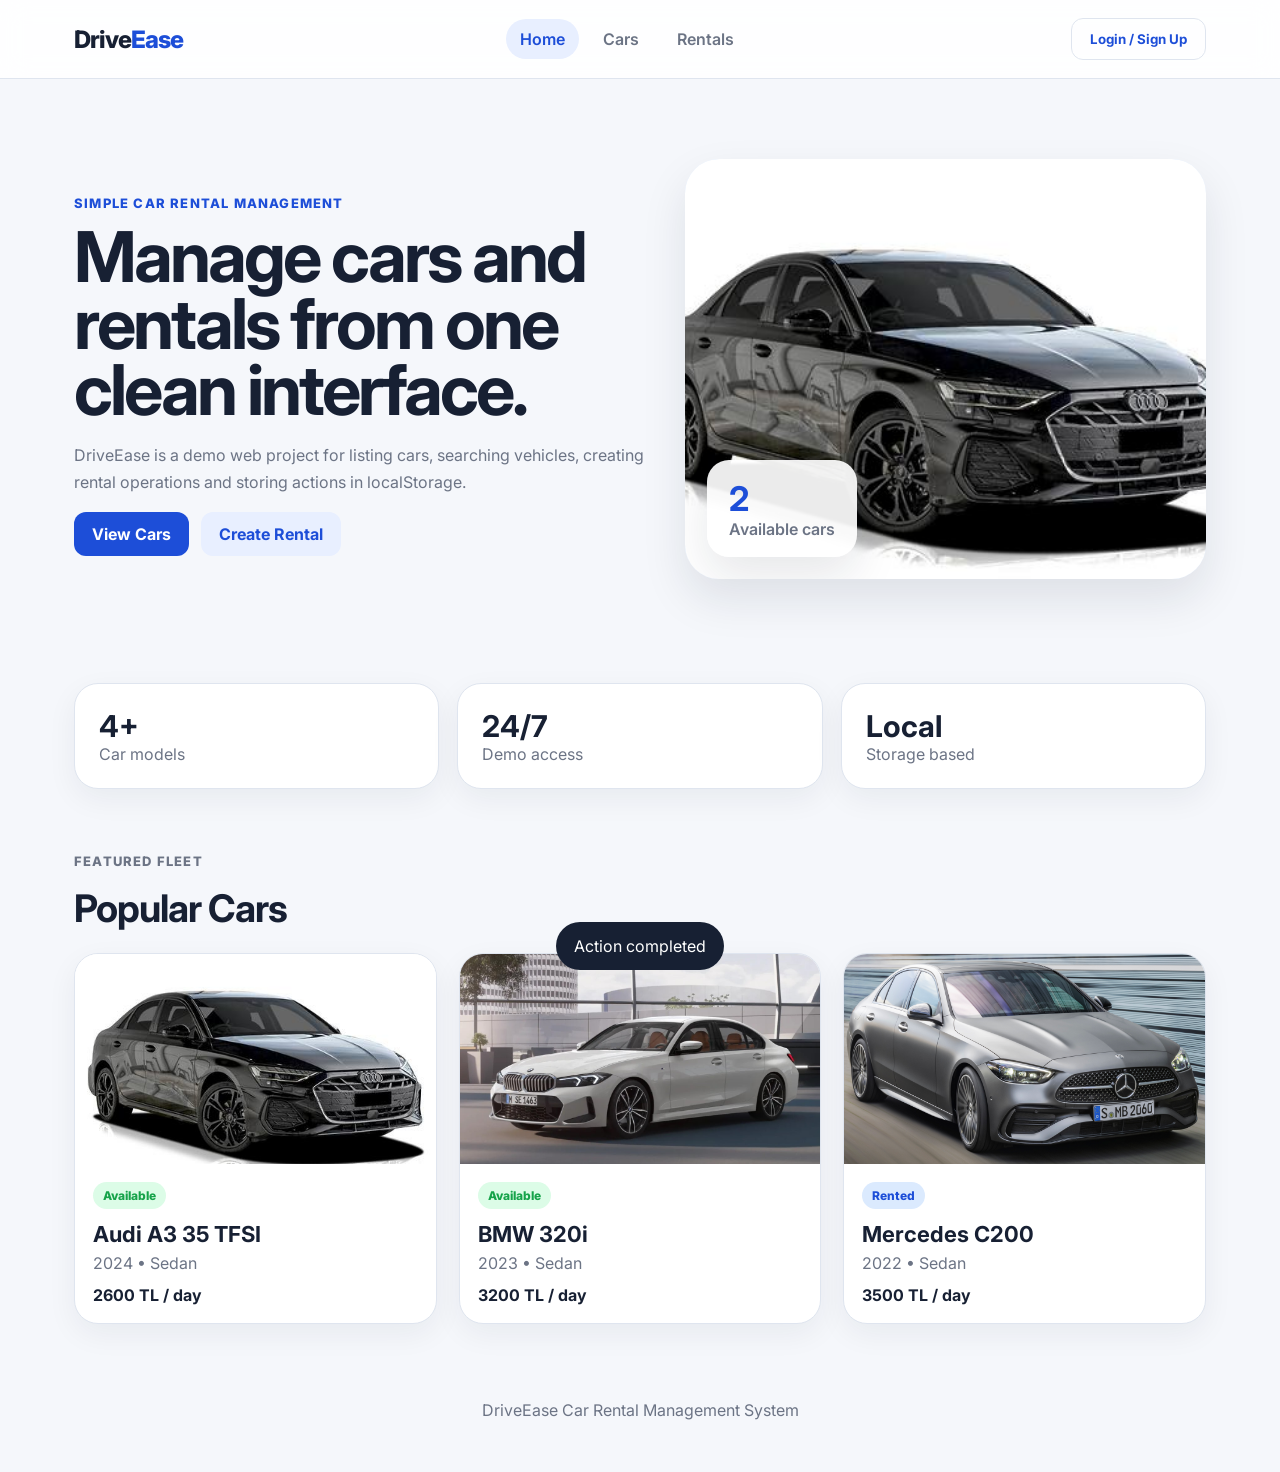
==== index.html @ 42110bb3 "Initial car rental project" ====
<!DOCTYPE html>
<html lang="en">
<head>
  <meta charset="UTF-8">
  <meta name="viewport" content="width=device-width, initial-scale=1.0">
  <title>DriveEase | Car Rental</title>
  <link rel="preconnect" href="https://fonts.googleapis.com">
  <link rel="preconnect" href="https://fonts.gstatic.com" crossorigin>
  <link href="https://fonts.googleapis.com/css2?family=Inter:wght@400;500;600;700;800&display=swap" rel="stylesheet">
  <link rel="stylesheet" href="css/style.css">
</head>
<body>
  <header class="site-header">
    <nav class="navbar">
      <a class="logo" href="index.html">Drive<span>Ease</span></a>
      <ul id="menu" class="nav-links">
        <li><a class="active" href="index.html">Home</a></li>
        <li><a href="cars.html">Cars</a></li>
        <li><a href="rentals.html">Rentals</a></li>
      </ul>
      <button id="loginBtn" class="btn btn-outline">Login / Sign Up</button>
    </nav>
  </header>

  <main>
    <section class="hero">
      <div class="hero-content">
        <p class="eyebrow">Simple car rental management</p>
        <h1>Manage cars and rentals from one clean interface.</h1>
        <p class="hero-text">
          DriveEase is a demo web project for listing cars, searching vehicles, creating rental operations and storing actions in localStorage.
        </p>
        <div class="hero-actions">
          <a href="cars.html" class="btn btn-primary">View Cars</a>
          <a href="rentals.html" class="btn btn-soft">Create Rental</a>
        </div>
      </div>

      <div class="hero-card">
        <img src="images/audi-a3.jpg" alt="Audi A3">
        <div class="floating-box">
          <strong id="availableCount">0</strong>
          <span>Available cars</span>
        </div>
      </div>
    </section>

    <section class="stats">
      <div>
        <strong>4+</strong>
        <span>Car models</span>
      </div>
      <div>
        <strong>24/7</strong>
        <span>Demo access</span>
      </div>
      <div>
        <strong>Local</strong>
        <span>Storage based</span>
      </div>
    </section>

    <section class="section">
      <div class="section-heading">
        <p class="eyebrow">Featured fleet</p>
        <h2>Popular Cars</h2>
      </div>

      <div id="featuredCars" class="car-grid">
        <article class="car-card" data-id="1" data-brand="Audi" data-model="A3 35 TFSI" data-year="2024" data-price="2600" data-status="Available" data-type="Sedan">
          <img src="images/audi-a3.jpg" alt="Audi A3 35 TFSI">
          <div class="car-body">
            <span class="badge available">Available</span>
            <h3>Audi A3 35 TFSI</h3>
            <p>2024 • Sedan</p>
            <strong>2600 TL / day</strong>
          </div>
        </article>

        <article class="car-card" data-id="2" data-brand="BMW" data-model="320i" data-year="2023" data-price="3200" data-status="Available" data-type="Sedan">
          <img src="images/bmw-320i.jpg" alt="BMW 320i">
          <div class="car-body">
            <span class="badge available">Available</span>
            <h3>BMW 320i</h3>
            <p>2023 • Sedan</p>
            <strong>3200 TL / day</strong>
          </div>
        </article>

        <article class="car-card" data-id="3" data-brand="Mercedes" data-model="C200" data-year="2022" data-price="3500" data-status="Rented" data-type="Sedan">
          <img src="images/mercedes-c200.jpg" alt="Mercedes C200">
          <div class="car-body">
            <span class="badge rented">Rented</span>
            <h3>Mercedes C200</h3>
            <p>2022 • Sedan</p>
            <strong>3500 TL / day</strong>
          </div>
        </article>
      </div>
    </section>
  </main>

  <div id="authModal" class="modal">
    <div class="modal-box">
      <button id="closeModal" class="close-btn">&times;</button>
      <h2>Login / Sign Up</h2>
      <p>This is a visual demo only. No real account is created.</p>
      <form id="authForm">
        <input type="text" id="authName" placeholder="Full name">
        <input type="email" id="authEmail" placeholder="Email address">
        <button class="btn btn-primary" type="submit">Continue Demo</button>
      </form>
    </div>
  </div>

  <div id="toast" class="toast">Action completed</div>

  <footer class="footer">
    <p>DriveEase Car Rental Management System</p>
  </footer>

  <script src="js/main.js"></script>
</body>
</html>
---- css/style.css ----
* {
  box-sizing: border-box;
}

:root {
  --bg: #f5f7fb;
  --surface: #ffffff;
  --text: #172033;
  --muted: #6c7485;
  --primary: #1d4ed8;
  --primary-dark: #163fae;
  --soft: #e8efff;
  --border: #dfe5ef;
  --danger: #dc2626;
  --success: #16a34a;
  --warning: #d97706;
  --shadow: 0 20px 45px rgba(23, 32, 51, 0.10);
}

body {
  margin: 0;
  font-family: "Inter", Arial, sans-serif;
  background: var(--bg);
  color: var(--text);
}

a {
  color: inherit;
  text-decoration: none;
}

img {
  max-width: 100%;
}

.site-header {
  background: rgba(255, 255, 255, 0.88);
  border-bottom: 1px solid var(--border);
  position: sticky;
  top: 0;
  z-index: 20;
  backdrop-filter: blur(14px);
}

.navbar {
  max-width: 1180px;
  margin: auto;
  padding: 18px 24px;
  display: flex;
  align-items: center;
  justify-content: space-between;
  gap: 24px;
}

.logo {
  font-size: 24px;
  font-weight: 800;
  letter-spacing: -1px;
}

.logo span {
  color: var(--primary);
}

.nav-links {
  list-style: none;
  display: flex;
  gap: 10px;
  padding: 0;
  margin: 0;
}

.nav-links a {
  display: block;
  padding: 10px 14px;
  border-radius: 999px;
  color: var(--muted);
  font-weight: 600;
}

.nav-links a.active,
.nav-links a:hover {
  color: var(--primary);
  background: var(--soft);
}

.btn,
.btn-small {
  border: none;
  cursor: pointer;
  font-family: inherit;
  font-weight: 700;
  border-radius: 12px;
  transition: 0.2s;
}

.btn {
  padding: 12px 18px;
}

.btn-small {
  padding: 8px 10px;
  font-size: 13px;
  background: var(--soft);
  color: var(--primary);
}

.btn:hover,
.btn-small:hover {
  transform: translateY(-2px);
}

.btn-primary {
  background: var(--primary);
  color: white;
}

.btn-primary:hover {
  background: var(--primary-dark);
}

.btn-outline {
  background: transparent;
  color: var(--primary);
  border: 1px solid var(--border);
}

.btn-soft {
  background: var(--soft);
  color: var(--primary);
}

.danger {
  color: var(--danger);
  background: #fee2e2;
}

.hero {
  max-width: 1180px;
  margin: 42px auto;
  padding: 38px 24px;
  display: grid;
  grid-template-columns: 1.05fr 0.95fr;
  align-items: center;
  gap: 36px;
}

.eyebrow {
  color: var(--primary);
  font-weight: 800;
  text-transform: uppercase;
  font-size: 13px;
  letter-spacing: 1.2px;
}

.hero h1,
.page-title h1 {
  font-size: clamp(38px, 6vw, 70px);
  line-height: 0.95;
  margin: 12px 0 18px;
  letter-spacing: -3px;
}

.hero-text,
.page-title p,
.section-heading p {
  color: var(--muted);
  line-height: 1.7;
  max-width: 620px;
}

.hero-actions,
.form-actions,
.card-actions,
.toolbar,
.panel-top {
  display: flex;
  flex-wrap: wrap;
  align-items: center;
  gap: 12px;
}

.hero-card {
  position: relative;
  border-radius: 34px;
  overflow: hidden;
  box-shadow: var(--shadow);
  min-height: 420px;
  background: #dbeafe;
}

.hero-card img {
  width: 100%;
  height: 100%;
  min-height: 420px;
  object-fit: cover;
  display: block;
}

.floating-box {
  position: absolute;
  left: 22px;
  bottom: 22px;
  background: rgba(255, 255, 255, 0.92);
  padding: 18px 22px;
  border-radius: 22px;
  box-shadow: var(--shadow);
}

.floating-box strong {
  display: block;
  font-size: 34px;
  color: var(--primary);
}

.floating-box span {
  color: var(--muted);
  font-weight: 600;
}

.stats,
.section,
.page {
  max-width: 1180px;
  margin: auto;
  padding: 24px;
}

.stats {
  display: grid;
  grid-template-columns: repeat(3, 1fr);
  gap: 18px;
}

.stats div,
.panel,
.car-card {
  background: var(--surface);
  border: 1px solid var(--border);
  box-shadow: 0 10px 30px rgba(23, 32, 51, 0.06);
}

.stats div {
  padding: 24px;
  border-radius: 24px;
}

.stats strong {
  display: block;
  font-size: 30px;
}

.stats span {
  color: var(--muted);
}

.section-heading {
  margin-bottom: 22px;
}

.section-heading h2 {
  font-size: 38px;
  margin: 0;
  letter-spacing: -1px;
}

.car-grid {
  display: grid;
  grid-template-columns: repeat(3, 1fr);
  gap: 22px;
}

.car-grid-large {
  grid-template-columns: repeat(2, 1fr);
}

.car-card {
  overflow: hidden;
  border-radius: 24px;
  transition: 0.2s;
}

.car-card:hover {
  transform: translateY(-4px);
  box-shadow: var(--shadow);
}

.car-card img {
  width: 100%;
  height: 210px;
  object-fit: cover;
  display: block;
  background: #e5e7eb;
}

.car-body {
  padding: 18px;
}

.car-body h3 {
  margin: 12px 0 6px;
  font-size: 22px;
}

.car-body p {
  color: var(--muted);
  margin: 0 0 12px;
}

.badge {
  display: inline-block;
  padding: 6px 10px;
  border-radius: 999px;
  font-size: 12px;
  font-weight: 800;
}

.available {
  background: #dcfce7;
  color: var(--success);
}

.rented {
  background: #dbeafe;
  color: var(--primary);
}

.maintenance {
  background: #fef3c7;
  color: var(--warning);
}

.page-title {
  padding-top: 28px;
}

.panel {
  border-radius: 24px;
  padding: 22px;
  margin-bottom: 24px;
}

.toolbar input,
.toolbar select,
.form-card input,
.form-card select,
.modal-box input {
  width: 100%;
  border: 1px solid var(--border);
  border-radius: 12px;
  padding: 13px 14px;
  font-family: inherit;
  background: #fff;
  outline: none;
}

.toolbar input {
  flex: 1 1 260px;
}

.toolbar select {
  flex: 0 1 200px;
}

.layout {
  display: grid;
  grid-template-columns: 340px 1fr;
  gap: 24px;
  align-items: start;
}

.form-card {
  position: sticky;
  top: 92px;
}

.form-card h2,
.rental-panel h2 {
  margin-top: 0;
}

.form-card label {
  display: block;
  color: var(--muted);
  font-weight: 700;
  font-size: 14px;
  margin-bottom: 14px;
}

.form-card label input,
.form-card label select {
  margin-top: 7px;
}

.detail-panel {
  position: fixed;
  right: -380px;
  top: 0;
  width: 360px;
  height: 100vh;
  background: #fff;
  box-shadow: var(--shadow);
  z-index: 30;
  padding: 28px;
  transition: 0.25s;
}

.detail-panel.open {
  right: 0;
}

.close-btn {
  float: right;
  border: none;
  background: var(--soft);
  color: var(--primary);
  font-size: 24px;
  border-radius: 10px;
  cursor: pointer;
}

.rentals-layout {
  grid-template-columns: 380px 1fr;
}

.rental-list {
  display: grid;
  gap: 14px;
}

.rental-item {
  border: 1px solid var(--border);
  border-radius: 18px;
  padding: 16px;
  background: #fbfdff;
}

.rental-item h3 {
  margin: 0 0 6px;
}

.rental-item p {
  color: var(--muted);
  margin: 5px 0;
}

.price-preview {
  padding: 14px;
  background: var(--soft);
  color: var(--primary);
  font-weight: 800;
  border-radius: 14px;
  margin: 12px 0;
}

.empty-text {
  color: var(--muted);
}

.modal {
  display: none;
  position: fixed;
  inset: 0;
  background: rgba(23, 32, 51, 0.42);
  z-index: 50;
  align-items: center;
  justify-content: center;
  padding: 22px;
}

.modal.show {
  display: flex;
}

.modal-box {
  width: min(430px, 100%);
  background: white;
  border-radius: 26px;
  padding: 28px;
  box-shadow: var(--shadow);
}

.modal-box form {
  display: grid;
  gap: 12px;
}

.toast {
  position: fixed;
  left: 50%;
  bottom: -70px;
  transform: translateX(-50%);
  background: var(--text);
  color: white;
  padding: 14px 18px;
  border-radius: 999px;
  z-index: 60;
  transition: 0.25s;
}

.toast.show {
  bottom: 24px;
}

.footer {
  text-align: center;
  color: var(--muted);
  padding: 36px 20px;
}

@media (max-width: 900px) {
  .hero,
  .layout,
  .rentals-layout {
    grid-template-columns: 1fr;
  }

  .form-card {
    position: static;
  }

  .car-grid,
  .car-grid-large,
  .stats {
    grid-template-columns: 1fr;
  }

  .navbar {
    align-items: flex-start;
    flex-direction: column;
  }
}

@media (max-width: 560px) {
  .nav-links {
    width: 100%;
    justify-content: space-between;
  }

  .hero h1,
  .page-title h1 {
    font-size: 40px;
  }

  .detail-panel {
    width: 100%;
    right: -100%;
  }
}

.form-note {
  margin: 0;
  padding: 10px 12px;
  border-radius: 12px;
  background: #f4f7fb;
  color: #536071;
  font-size: 0.9rem;
}
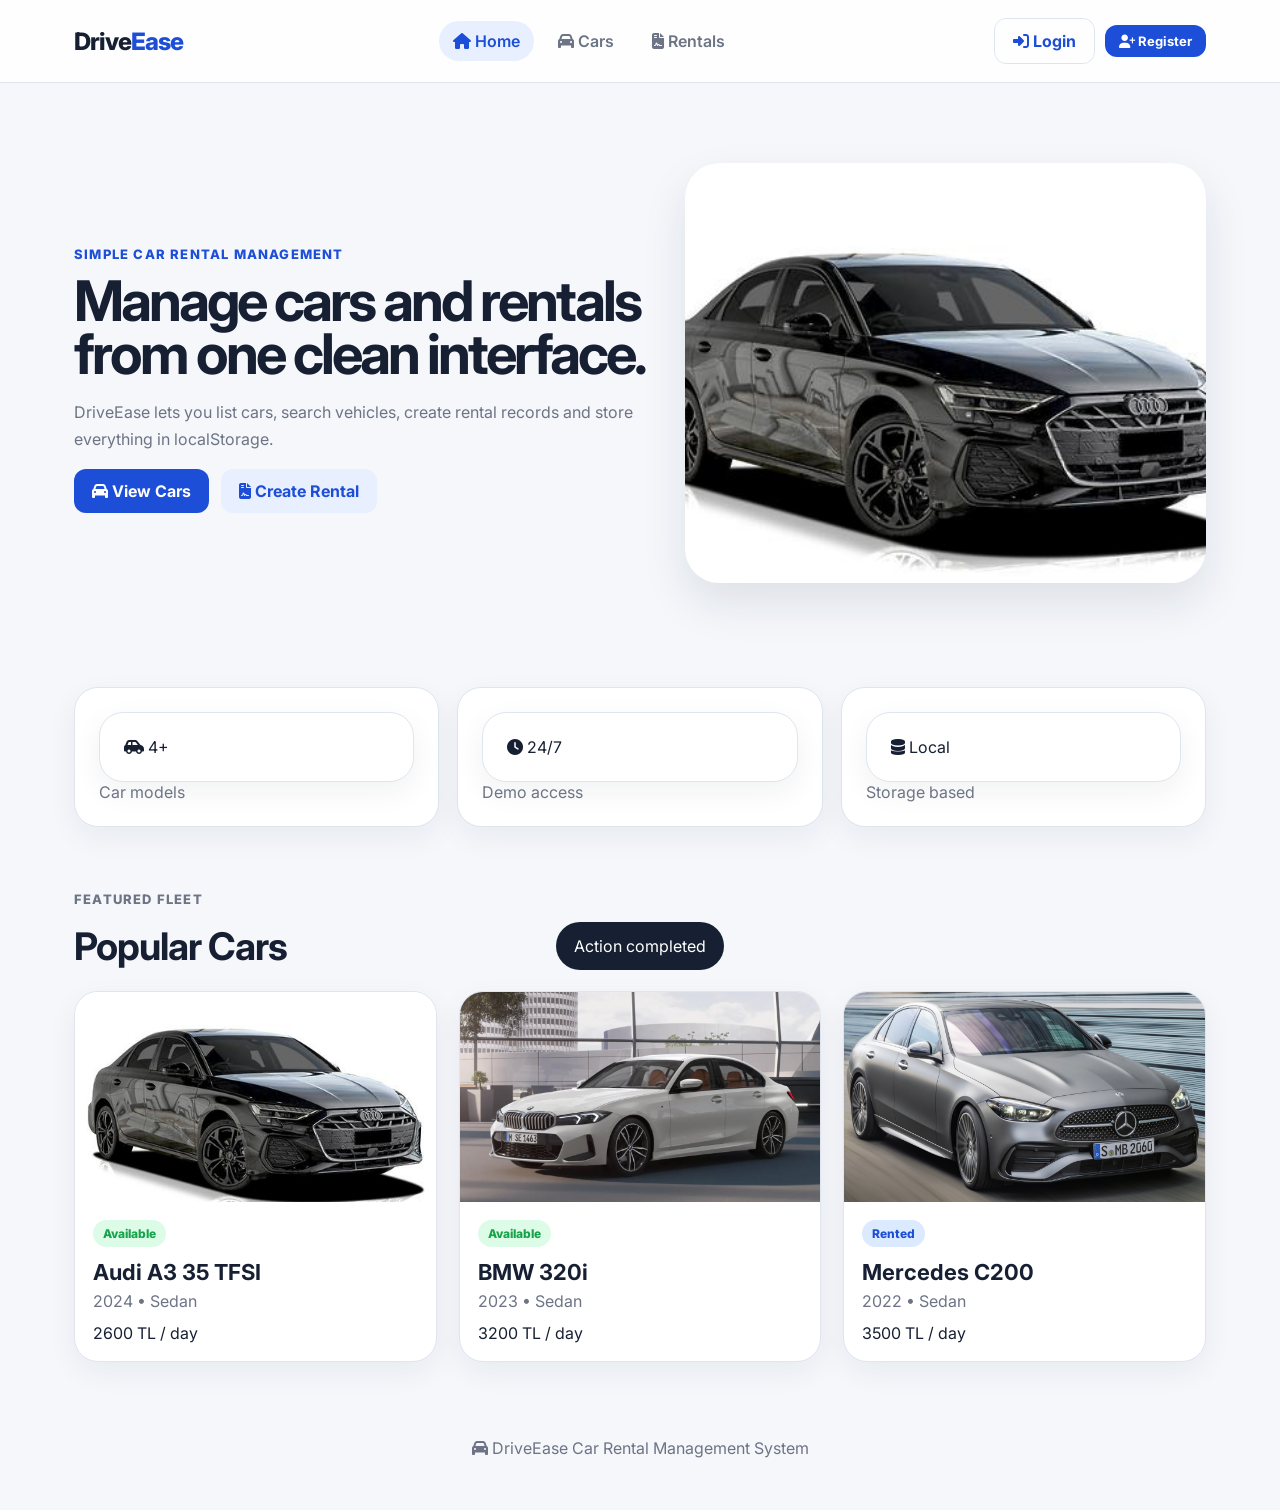
==== commit 1a8a2ee0: "Updated" ====
--- a/index.html
+++ b/index.html
@@ -4,21 +4,43 @@
   <meta charset="UTF-8">
   <meta name="viewport" content="width=device-width, initial-scale=1.0">
   <title>DriveEase | Car Rental</title>
+
+  <!-- Favicon (sekme ikonu) -->
+  <link rel="icon" type="image/svg+xml" href="assets/images/favicon.svg">
+
+  <!-- Font Awesome ikon kütüphanesi -->
+  <link rel="stylesheet" href="https://cdnjs.cloudflare.com/ajax/libs/font-awesome/6.5.2/css/all.min.css">
+
+  <!-- Google Fonts yazı tipi -->
   <link rel="preconnect" href="https://fonts.googleapis.com">
   <link rel="preconnect" href="https://fonts.gstatic.com" crossorigin>
   <link href="https://fonts.googleapis.com/css2?family=Inter:wght@400;500;600;700;800&display=swap" rel="stylesheet">
-  <link rel="stylesheet" href="css/style.css">
+
+  <!-- Özel stil dosyası -->
+  <link rel="stylesheet" href="assets/css/style.css">
 </head>
 <body>
   <header class="site-header">
     <nav class="navbar">
       <a class="logo" href="index.html">Drive<span>Ease</span></a>
+
+      <!-- Hamburger menü butonu (mobil) -->
+      <button id="hamburger" class="hamburger-btn" aria-label="Toggle menu">
+        <span></span>
+        <span></span>
+        <span></span>
+      </button>
+
       <ul id="menu" class="nav-links">
-        <li><a class="active" href="index.html">Home</a></li>
-        <li><a href="cars.html">Cars</a></li>
-        <li><a href="rentals.html">Rentals</a></li>
+        <li><a class="active" href="index.html"><i class="fa-solid fa-house"></i> Home</a></li>
+        <li><a href="cars.html"><i class="fa-solid fa-car"></i> Cars</a></li>
+        <li><a href="rentals.html"><i class="fa-solid fa-file-contract"></i> Rentals</a></li>
       </ul>
-      <button id="loginBtn" class="btn btn-outline">Login / Sign Up</button>
+
+      <div id="userArea" class="user-area">
+        <a href="login.html" class="btn btn-outline"><i class="fa-solid fa-right-to-bracket"></i> Login</a>
+        <a href="register.html" class="btn btn-primary btn-sm"><i class="fa-solid fa-user-plus"></i> Register</a>
+      </div>
     </nav>
   </header>
 
@@ -28,34 +50,31 @@
         <p class="eyebrow">Simple car rental management</p>
         <h1>Manage cars and rentals from one clean interface.</h1>
         <p class="hero-text">
-          DriveEase is a demo web project for listing cars, searching vehicles, creating rental operations and storing actions in localStorage.
+          DriveEase lets you list cars, search vehicles, create rental records and store everything in localStorage.
         </p>
         <div class="hero-actions">
-          <a href="cars.html" class="btn btn-primary">View Cars</a>
-          <a href="rentals.html" class="btn btn-soft">Create Rental</a>
+          <a href="cars.html" class="btn btn-primary"><i class="fa-solid fa-car"></i> View Cars</a>
+          <a href="rentals.html" class="btn btn-soft"><i class="fa-solid fa-file-contract"></i> Create Rental</a>
         </div>
       </div>
 
       <div class="hero-card">
-        <img src="images/audi-a3.jpg" alt="Audi A3">
-        <div class="floating-box">
-          <strong id="availableCount">0</strong>
-          <span>Available cars</span>
-        </div>
+        <img src="assets/images/audi-a3.jpg" alt="Audi A3">
+
       </div>
     </section>
 
     <section class="stats">
       <div>
-        <strong>4+</strong>
+        <div><i class="fa-solid fa-car-side"></i> 4+</div>
         <span>Car models</span>
       </div>
       <div>
-        <strong>24/7</strong>
+        <div><i class="fa-solid fa-clock"></i> 24/7</div>
         <span>Demo access</span>
       </div>
       <div>
-        <strong>Local</strong>
+        <div><i class="fa-solid fa-database"></i> Local</div>
         <span>Storage based</span>
       </div>
     </section>
@@ -68,57 +87,68 @@
 
       <div id="featuredCars" class="car-grid">
         <article class="car-card" data-id="1" data-brand="Audi" data-model="A3 35 TFSI" data-year="2024" data-price="2600" data-status="Available" data-type="Sedan">
-          <img src="images/audi-a3.jpg" alt="Audi A3 35 TFSI">
+          <img src="assets/images/audi-a3.jpg" alt="Audi A3 35 TFSI">
           <div class="car-body">
             <span class="badge available">Available</span>
             <h3>Audi A3 35 TFSI</h3>
             <p>2024 • Sedan</p>
-            <strong>2600 TL / day</strong>
+            <div>2600 TL / day</div>
           </div>
         </article>
 
         <article class="car-card" data-id="2" data-brand="BMW" data-model="320i" data-year="2023" data-price="3200" data-status="Available" data-type="Sedan">
-          <img src="images/bmw-320i.jpg" alt="BMW 320i">
+          <img src="assets/images/bmw-320i.jpg" alt="BMW 320i">
           <div class="car-body">
             <span class="badge available">Available</span>
             <h3>BMW 320i</h3>
             <p>2023 • Sedan</p>
-            <strong>3200 TL / day</strong>
+            <div>3200 TL / day</div>
           </div>
         </article>
 
         <article class="car-card" data-id="3" data-brand="Mercedes" data-model="C200" data-year="2022" data-price="3500" data-status="Rented" data-type="Sedan">
-          <img src="images/mercedes-c200.jpg" alt="Mercedes C200">
+          <img src="assets/images/mercedes-c200.jpg" alt="Mercedes C200">
           <div class="car-body">
             <span class="badge rented">Rented</span>
             <h3>Mercedes C200</h3>
             <p>2022 • Sedan</p>
-            <strong>3500 TL / day</strong>
+            <div>3500 TL / day</div>
           </div>
         </article>
       </div>
     </section>
   </main>
 
-  <div id="authModal" class="modal">
-    <div class="modal-box">
-      <button id="closeModal" class="close-btn">&times;</button>
-      <h2>Login / Sign Up</h2>
-      <p>This is a visual demo only. No real account is created.</p>
-      <form id="authForm">
-        <input type="text" id="authName" placeholder="Full name">
-        <input type="email" id="authEmail" placeholder="Email address">
-        <button class="btn btn-primary" type="submit">Continue Demo</button>
-      </form>
-    </div>
-  </div>
-
   <div id="toast" class="toast">Action completed</div>
 
   <footer class="footer">
-    <p>DriveEase Car Rental Management System</p>
+    <p><i class="fa-solid fa-car"></i> DriveEase Car Rental Management System</p>
   </footer>
 
-  <script src="js/main.js"></script>
+  <!-- Kimlik doğrulama modülü (harici JS) -->
+  <script src="assets/scripts/auth.js"></script>
+
+  <!-- Ana modül (harici JS) -->
+  <script src="assets/scripts/main.js"></script>
+
+  <!-- Sayfa içi JS: hamburger menü ve navbar kullanıcısı -->
+  <script>
+    document.addEventListener("DOMContentLoaded", function() {
+      // Navbar'ı giriş yapmış kullanıcıya göre güncelle
+      updateNavUser();
+
+      // Mobil hamburger menü açma/kapama
+      var hamburger = document.getElementById("hamburger");
+      var navMenu   = document.getElementById("menu");
+
+      if (hamburger) {
+        hamburger.addEventListener("click", function() {
+          navMenu.classList.toggle("nav-open");
+          hamburger.classList.toggle("active");
+        });
+      }
+    });
+  </script>
+
 </body>
 </html>
--- a/assets/css/style.css
+++ b/assets/css/style.css
@@ -0,0 +1,802 @@
+* {
+  box-sizing: border-box;
+}
+
+body {
+  margin: 0;
+  font-family: "Inter", Arial, sans-serif;
+  background: #f5f7fb;
+  color: #172033;
+}
+
+a {
+  color: inherit;
+  text-decoration: none;
+}
+
+img {
+  max-width: 100%;
+}
+
+/* ---- Header & Navbar ---- */
+.site-header {
+  background: rgba(255, 255, 255, 0.88);
+  border-bottom: 1px solid #dfe5ef;
+  position: sticky;
+  top: 0;
+  z-index: 20;
+}
+
+.navbar {
+  max-width: 1180px;
+  margin: auto;
+  padding: 18px 24px;
+  display: flex;
+  align-items: center;
+  justify-content: space-between;
+  gap: 24px;
+}
+
+.logo {
+  font-size: 24px;
+  font-weight: 800;
+  letter-spacing: -1px;
+}
+
+.logo span {
+  color: #1d4ed8;
+}
+
+.nav-links {
+  list-style: none;
+  display: flex;
+  gap: 10px;
+  padding: 0;
+  margin: 0;
+}
+
+.nav-links a {
+  display: block;
+  padding: 10px 14px;
+  border-radius: 999px;
+  color: #6c7485;
+  font-weight: 600;
+}
+
+.nav-links a.active,
+.nav-links a:hover {
+  color: #1d4ed8;
+  background: #e8efff;
+}
+
+/* ---- User Area (logged in / out display) ---- */
+.user-area {
+  display: flex;
+  align-items: center;
+  gap: 10px;
+  flex-shrink: 0;
+}
+
+#loggedUserName {
+  font-weight: 700;
+  color: #1d4ed8;
+  font-size: 14px;
+}
+
+/* ---- Buttons ---- */
+.btn,
+.btn-small {
+  border: none;
+  cursor: pointer;
+  font-family: inherit;
+  font-weight: 700;
+  border-radius: 12px;
+  transition: 0.2s;
+}
+
+.btn {
+  padding: 12px 18px;
+}
+
+.btn-sm {
+  padding: 8px 14px;
+  font-size: 13px;
+}
+
+.btn-small {
+  padding: 8px 10px;
+  font-size: 13px;
+  background: #e8efff;
+  color: #1d4ed8;
+}
+
+.btn:hover,
+.btn-small:hover {
+  transform: translateY(-2px);
+}
+
+.btn-primary {
+  background: #1d4ed8;
+  color: white;
+}
+
+.btn-primary:hover {
+  background: #163fae;
+}
+
+.btn-outline {
+  background: transparent;
+  color: #1d4ed8;
+  border: 1px solid #dfe5ef;
+}
+
+.btn-soft {
+  background: #e8efff;
+  color: #1d4ed8;
+}
+
+.danger {
+  color: #dc2626;
+  background: #fee2e2;
+}
+
+/* ---- Hero Section ---- */
+.hero {
+  max-width: 1180px;
+  margin: 42px auto;
+  padding: 38px 24px;
+  display: grid;
+  grid-template-columns: 1.05fr 0.95fr;
+  align-items: center;
+  gap: 36px;
+}
+
+.eyebrow {
+  color: #1d4ed8;
+  font-weight: 800;
+  text-transform: uppercase;
+  font-size: 13px;
+  letter-spacing: 1.2px;
+}
+
+.hero h1,
+.page-title h1 {
+  font-size: 56px;
+  line-height: 0.95;
+  margin: 12px 0 18px;
+  letter-spacing: -3px;
+}
+
+.hero-text,
+.page-title p,
+.section-heading p {
+  color: #6c7485;
+  line-height: 1.7;
+  max-width: 620px;
+}
+
+.hero-actions,
+.form-actions,
+.card-actions,
+.toolbar,
+.panel-top {
+  display: flex;
+  flex-wrap: wrap;
+  align-items: center;
+  gap: 12px;
+}
+
+.hero-card {
+  position: relative;
+  border-radius: 34px;
+  overflow: hidden;
+  box-shadow: 0 20px 45px rgba(23, 32, 51, 0.10);
+  min-height: 420px;
+  background: #dbeafe;
+}
+
+.hero-card img {
+  width: 100%;
+  height: 100%;
+  min-height: 420px;
+  object-fit: cover;
+  display: block;
+}
+
+.floating-box {
+  position: absolute;
+  left: 22px;
+  bottom: 22px;
+  background: rgba(255, 255, 255, 0.92);
+  padding: 18px 22px;
+  border-radius: 22px;
+  box-shadow: 0 20px 45px rgba(23, 32, 51, 0.10);
+}
+
+.floating-box strong {
+  display: block;
+  font-size: 34px;
+  color: #1d4ed8;
+}
+
+.floating-box span {
+  color: #6c7485;
+  font-weight: 600;
+}
+
+/* ---- Layout Containers ---- */
+.stats,
+.section,
+.page {
+  max-width: 1180px;
+  margin: auto;
+  padding: 24px;
+}
+
+.stats {
+  display: grid;
+  grid-template-columns: repeat(3, 1fr);
+  gap: 18px;
+}
+
+.stats div,
+.panel,
+.car-card {
+  background: #ffffff;
+  border: 1px solid #dfe5ef;
+  box-shadow: 0 10px 30px rgba(23, 32, 51, 0.06);
+}
+
+.stats div {
+  padding: 24px;
+  border-radius: 24px;
+}
+
+.stats strong {
+  display: block;
+  font-size: 26px;
+}
+
+.stats span {
+  color: #6c7485;
+}
+
+/* ---- Section Headings ---- */
+.section-heading {
+  margin-bottom: 22px;
+}
+
+.section-heading h2 {
+  font-size: 38px;
+  margin: 0;
+  letter-spacing: -1px;
+}
+
+/* ---- Car Cards ---- */
+.car-grid {
+  display: grid;
+  grid-template-columns: repeat(3, 1fr);
+  gap: 22px;
+}
+
+.car-grid-large {
+  grid-template-columns: repeat(2, 1fr);
+}
+
+.car-card {
+  overflow: hidden;
+  border-radius: 24px;
+  transition: 0.2s;
+}
+
+.car-card:hover {
+  transform: translateY(-4px);
+  box-shadow: 0 20px 45px rgba(23, 32, 51, 0.10);
+}
+
+.car-card img {
+  width: 100%;
+  height: 210px;
+  object-fit: cover;
+  display: block;
+  background: #e5e7eb;
+}
+
+.car-body {
+  padding: 18px;
+}
+
+.car-body h3 {
+  margin: 12px 0 6px;
+  font-size: 22px;
+}
+
+.car-body p {
+  color: #6c7485;
+  margin: 0 0 12px;
+}
+
+/* ---- Status Badges ---- */
+.badge {
+  display: inline-block;
+  padding: 6px 10px;
+  border-radius: 999px;
+  font-size: 12px;
+  font-weight: 800;
+}
+
+.available {
+  background: #dcfce7;
+  color: #16a34a;
+}
+
+.rented {
+  background: #dbeafe;
+  color: #1d4ed8;
+}
+
+.maintenance {
+  background: #fef3c7;
+  color: #d97706;
+}
+
+/* ---- Panel & Forms ---- */
+.page-title {
+  padding-top: 28px;
+}
+
+.panel {
+  border-radius: 24px;
+  padding: 22px;
+  margin-bottom: 24px;
+}
+
+.toolbar input,
+.toolbar select,
+.form-card input,
+.form-card select {
+  width: 100%;
+  border: 1px solid #dfe5ef;
+  border-radius: 12px;
+  padding: 13px 14px;
+  font-family: inherit;
+  background: #fff;
+  outline: none;
+}
+
+.toolbar input {
+  flex: 1 1 260px;
+}
+
+.toolbar select {
+  flex: 0 1 200px;
+}
+
+.layout {
+  display: grid;
+  grid-template-columns: 340px 1fr;
+  gap: 24px;
+  align-items: start;
+}
+
+.form-card {
+  position: sticky;
+  top: 92px;
+}
+
+.form-card h2,
+.rental-panel h2 {
+  margin-top: 0;
+}
+
+.form-card label {
+  display: block;
+  color: #6c7485;
+  font-weight: 700;
+  font-size: 14px;
+  margin-bottom: 14px;
+}
+
+.form-card label input,
+.form-card label select {
+  margin-top: 7px;
+}
+
+/* Field error message (JS validation) */
+.field-error {
+  display: block;
+  color: #dc2626;
+  font-size: 12px;
+  margin-top: 4px;
+  font-weight: 600;
+}
+
+/* ---- Detail Side Panel ---- */
+.detail-panel {
+  position: fixed;
+  right: -380px;
+  top: 0;
+  width: 360px;
+  height: 100vh;
+  background: #fff;
+  box-shadow: 0 20px 45px rgba(23, 32, 51, 0.10);
+  z-index: 30;
+  padding: 28px;
+  transition: 0.25s;
+}
+
+.detail-panel.open {
+  right: 0;
+}
+
+.close-btn {
+  float: right;
+  border: none;
+  background: #e8efff;
+  color: #1d4ed8;
+  font-size: 24px;
+  border-radius: 10px;
+  cursor: pointer;
+}
+
+/* ---- Rental List ---- */
+.rentals-layout {
+  grid-template-columns: 380px 1fr;
+}
+
+.rental-list {
+  display: grid;
+  gap: 14px;
+}
+
+.rental-item {
+  border: 1px solid #dfe5ef;
+  border-radius: 18px;
+  padding: 16px;
+  background: #fbfdff;
+}
+
+.rental-item h3 {
+  margin: 0 0 6px;
+}
+
+.rental-item p {
+  color: #6c7485;
+  margin: 5px 0;
+}
+
+/* ---- Price Preview ---- */
+.price-preview {
+  padding: 14px;
+  background: #e8efff;
+  color: #1d4ed8;
+  font-weight: 800;
+  border-radius: 14px;
+  margin: 12px 0;
+}
+
+.empty-text {
+  color: #6c7485;
+}
+
+/* ---- Toast ---- */
+.toast {
+  position: fixed;
+  left: 50%;
+  bottom: -70px;
+  transform: translateX(-50%);
+  background: #172033;
+  color: white;
+  padding: 14px 18px;
+  border-radius: 999px;
+  z-index: 60;
+  transition: 0.25s;
+}
+
+.toast.show {
+  bottom: 24px;
+}
+
+/* ---- Footer ---- */
+.footer {
+  text-align: center;
+  color: #6c7485;
+  padding: 36px 20px;
+}
+
+/* ---- Form Note ---- */
+.form-note {
+  margin: 0;
+  padding: 10px 12px;
+  border-radius: 12px;
+  background: #f4f7fb;
+  color: #536071;
+  font-size: 0.9rem;
+}
+
+/* ---- Auth Pages (login.html, register.html) ---- */
+.auth-body {
+  display: flex;
+  align-items: center;
+  justify-content: center;
+  min-height: 100vh;
+  background: #f5f7fb;
+}
+
+.auth-wrapper {
+  width: 100%;
+  max-width: 440px;
+  padding: 20px;
+}
+
+.auth-card {
+  background: #ffffff;
+  border: 1px solid #dfe5ef;
+  border-radius: 28px;
+  padding: 38px 34px;
+  box-shadow: 0 20px 45px rgba(23, 32, 51, 0.10);
+}
+
+.auth-logo {
+  text-align: center;
+  margin-bottom: 24px;
+  font-size: 28px;
+  font-weight: 800;
+  letter-spacing: -1px;
+}
+
+.auth-logo span {
+  color: #1d4ed8;
+}
+
+.auth-title {
+  font-size: 28px;
+  font-weight: 800;
+  margin: 0 0 6px;
+  letter-spacing: -1px;
+}
+
+.auth-sub {
+  color: #6c7485;
+  margin: 0 0 24px;
+}
+
+.auth-footer-text {
+  text-align: center;
+  color: #6c7485;
+  margin-top: 20px;
+  font-size: 14px;
+}
+
+.auth-footer-text a {
+  color: #1d4ed8;
+  font-weight: 700;
+}
+
+.demo-hint {
+  margin-top: 16px;
+  padding: 10px 14px;
+  background: #f0f4ff;
+  border-radius: 10px;
+  font-size: 13px;
+  color: #6c7485;
+  text-align: center;
+}
+
+/* ---- Auth Form Fields ---- */
+.field {
+  margin-bottom: 16px;
+}
+
+.lbl {
+  display: block;
+  font-size: 13px;
+  font-weight: 700;
+  color: #6c7485;
+  margin-bottom: 6px;
+}
+
+.inp {
+  width: 100%;
+  border: 1.5px solid #dfe5ef;
+  border-radius: 12px;
+  padding: 12px 14px;
+  font-family: inherit;
+  font-size: 14px;
+  background: #fff;
+  outline: none;
+  transition: border-color 0.2s;
+}
+
+.inp:focus {
+  border-color: #1d4ed8;
+}
+
+.inp.invalid {
+  border-color: #dc2626;
+}
+
+.err-text {
+  display: none;
+  color: #dc2626;
+  font-size: 12px;
+  font-weight: 600;
+  margin-top: 5px;
+}
+
+.inp.invalid~.err-text {
+  display: block;
+}
+
+/* Error alert box */
+.msg-err {
+  display: none;
+  align-items: center;
+  gap: 8px;
+  padding: 12px 14px;
+  background: #fee2e2;
+  color: #dc2626;
+  border-radius: 12px;
+  margin-bottom: 16px;
+  font-size: 14px;
+  font-weight: 600;
+}
+
+.msg-err.show {
+  display: flex;
+}
+
+/* Success alert box */
+.msg-ok {
+  display: none;
+  align-items: center;
+  gap: 8px;
+  padding: 12px 14px;
+  background: #dcfce7;
+  color: #16a34a;
+  border-radius: 12px;
+  margin-bottom: 16px;
+  font-size: 14px;
+  font-weight: 600;
+}
+
+.msg-ok.show {
+  display: flex;
+}
+
+/* Full-width submit button */
+.btn-submit {
+  display: block;
+  width: 100%;
+  margin-top: 10px;
+  padding: 13px;
+  background: #1d4ed8;
+  color: #fff;
+  border: none;
+  border-radius: 12px;
+  font-family: inherit;
+  font-size: 15px;
+  font-weight: 700;
+  cursor: pointer;
+  transition: background 0.2s, transform 0.2s;
+}
+
+.btn-submit:hover {
+  background: #163fae;
+  transform: translateY(-2px);
+}
+
+/* ---- Hamburger Menu (mobile nav toggle) ---- */
+.hamburger-btn {
+  display: none;
+  flex-direction: column;
+  gap: 5px;
+  background: none;
+  border: none;
+  cursor: pointer;
+  padding: 8px;
+  order: 3;
+}
+
+.hamburger-btn span {
+  display: block;
+  width: 24px;
+  height: 2px;
+  background: #172033;
+  border-radius: 2px;
+  transition: 0.3s;
+}
+
+/* Animate hamburger to X when active */
+.hamburger-btn.active span:nth-child(1) {
+  transform: rotate(45deg) translate(5px, 5px);
+}
+
+.hamburger-btn.active span:nth-child(2) {
+  opacity: 0;
+}
+
+.hamburger-btn.active span:nth-child(3) {
+  transform: rotate(-45deg) translate(5px, -5px);
+}
+
+/* ---- Responsive ---- */
+@media (max-width: 900px) {
+
+  .hero,
+  .layout,
+  .rentals-layout {
+    grid-template-columns: 1fr;
+  }
+
+  .form-card {
+    position: static;
+  }
+
+  .car-grid,
+  .car-grid-large,
+  .stats {
+    grid-template-columns: 1fr;
+  }
+
+  .navbar {
+    flex-wrap: wrap;
+  }
+
+  .user-area {
+    width: 100%;
+    justify-content: flex-end;
+  }
+
+  /* Show hamburger button on mobile */
+  .hamburger-btn {
+    display: flex;
+  }
+
+  /* Hide nav links by default on mobile */
+  .nav-links {
+    display: none;
+    width: 100%;
+    flex-direction: column;
+    background: #ffffff;
+    border: 1px solid #dfe5ef;
+    border-radius: 16px;
+    padding: 8px 0;
+    order: 4;
+  }
+
+  /* Show nav links when hamburger is toggled */
+  .nav-links.nav-open {
+    display: flex;
+  }
+
+  .nav-links a {
+    border-radius: 0;
+    border-bottom: 1px solid #dfe5ef;
+  }
+
+  .nav-links li:last-child a {
+    border-bottom: none;
+  }
+}
+
+@media (max-width: 560px) {
+  .nav-links {
+    width: 100%;
+    justify-content: space-between;
+  }
+
+  .hero h1,
+  .page-title h1 {
+    font-size: 40px;
+  }
+
+  .detail-panel {
+    width: 100%;
+    right: -100%;
+  }
+
+  .auth-card {
+    padding: 26px 20px;
+  }
+}
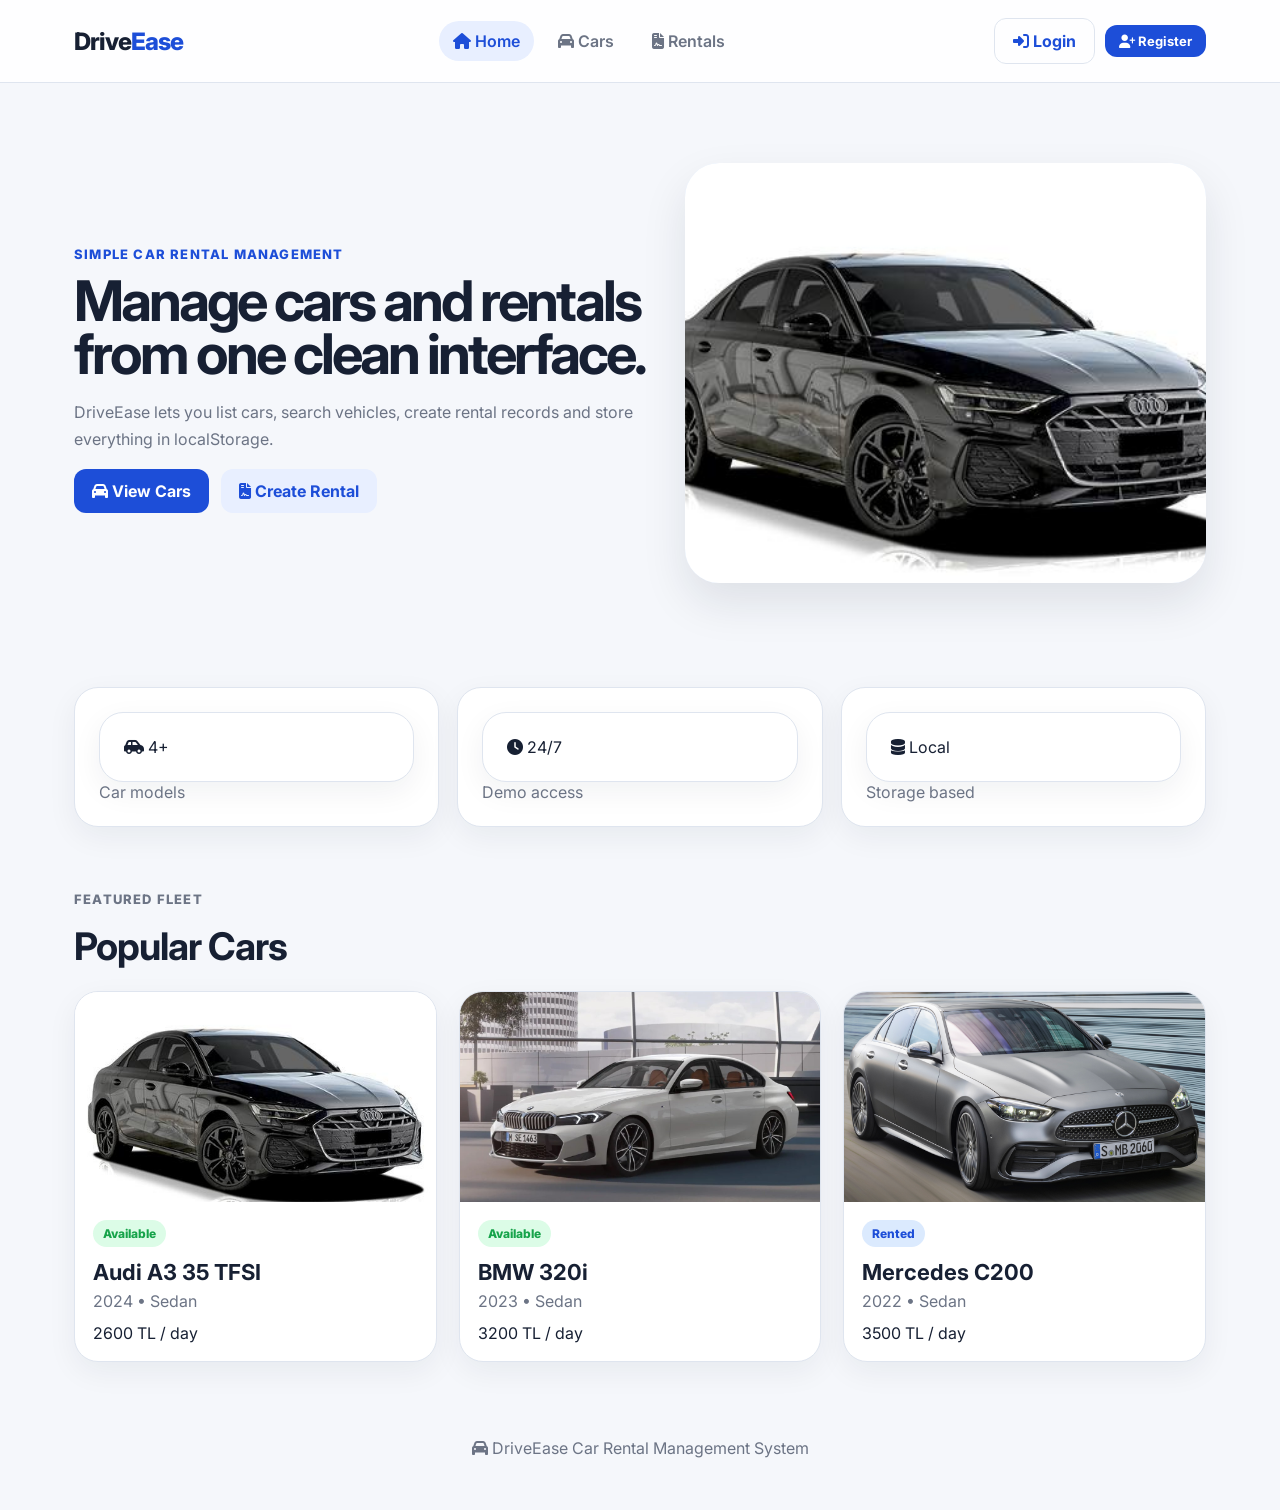
==== commit 36ceef7a: "rental hatası fixed" ====
--- a/index.html
+++ b/index.html
@@ -1,5 +1,6 @@
 <!DOCTYPE html>
 <html lang="en">
+
 <head>
   <meta charset="UTF-8">
   <meta name="viewport" content="width=device-width, initial-scale=1.0">
@@ -19,6 +20,7 @@
   <!-- Özel stil dosyası -->
   <link rel="stylesheet" href="assets/css/style.css">
 </head>
+
 <body>
   <header class="site-header">
     <nav class="navbar">
@@ -86,7 +88,8 @@
       </div>
 
       <div id="featuredCars" class="car-grid">
-        <article class="car-card" data-id="1" data-brand="Audi" data-model="A3 35 TFSI" data-year="2024" data-price="2600" data-status="Available" data-type="Sedan">
+        <article class="car-card" data-id="1" data-brand="Audi" data-model="A3 35 TFSI" data-year="2024"
+          data-price="2600" data-status="Available" data-type="Sedan">
           <img src="assets/images/audi-a3.jpg" alt="Audi A3 35 TFSI">
           <div class="car-body">
             <span class="badge available">Available</span>
@@ -96,7 +99,8 @@
           </div>
         </article>
 
-        <article class="car-card" data-id="2" data-brand="BMW" data-model="320i" data-year="2023" data-price="3200" data-status="Available" data-type="Sedan">
+        <article class="car-card" data-id="2" data-brand="BMW" data-model="320i" data-year="2023" data-price="3200"
+          data-status="Available" data-type="Sedan">
           <img src="assets/images/bmw-320i.jpg" alt="BMW 320i">
           <div class="car-body">
             <span class="badge available">Available</span>
@@ -106,7 +110,8 @@
           </div>
         </article>
 
-        <article class="car-card" data-id="3" data-brand="Mercedes" data-model="C200" data-year="2022" data-price="3500" data-status="Rented" data-type="Sedan">
+        <article class="car-card" data-id="3" data-brand="Mercedes" data-model="C200" data-year="2022" data-price="3500"
+          data-status="Rented" data-type="Sedan">
           <img src="assets/images/mercedes-c200.jpg" alt="Mercedes C200">
           <div class="car-body">
             <span class="badge rented">Rented</span>
@@ -119,7 +124,7 @@
     </section>
   </main>
 
-  <div id="toast" class="toast">Action completed</div>
+
 
   <footer class="footer">
     <p><i class="fa-solid fa-car"></i> DriveEase Car Rental Management System</p>
@@ -131,18 +136,18 @@
   <!-- Ana modül (harici JS) -->
   <script src="assets/scripts/main.js"></script>
 
-  <!-- Sayfa içi JS: hamburger menü ve navbar kullanıcısı -->
+  <!-- mobil menü ve navbar  -->
   <script>
-    document.addEventListener("DOMContentLoaded", function() {
+    document.addEventListener("DOMContentLoaded", function () {
       // Navbar'ı giriş yapmış kullanıcıya göre güncelle
       updateNavUser();
 
-      // Mobil hamburger menü açma/kapama
+      // Mobil  menü açma/kapama
       var hamburger = document.getElementById("hamburger");
-      var navMenu   = document.getElementById("menu");
+      var navMenu = document.getElementById("menu");
 
       if (hamburger) {
-        hamburger.addEventListener("click", function() {
+        hamburger.addEventListener("click", function () {
           navMenu.classList.toggle("nav-open");
           hamburger.classList.toggle("active");
         });
@@ -151,4 +156,5 @@
   </script>
 
 </body>
-</html>
+
+</html>
--- a/assets/css/style.css
+++ b/assets/css/style.css
@@ -18,7 +18,7 @@
   max-width: 100%;
 }
 
-/* ---- Header & Navbar ---- */
+
 .site-header {
   background: rgba(255, 255, 255, 0.88);
   border-bottom: 1px solid #dfe5ef;
@@ -69,7 +69,7 @@
   background: #e8efff;
 }
 
-/* ---- User Area (logged in / out display) ---- */
+/* User Area logged in out display  */
 .user-area {
   display: flex;
   align-items: center;
@@ -83,7 +83,7 @@
   font-size: 14px;
 }
 
-/* ---- Buttons ---- */
+/*  Buttons  */
 .btn,
 .btn-small {
   border: none;
@@ -140,7 +140,7 @@
   background: #fee2e2;
 }
 
-/* ---- Hero Section ---- */
+/*  Hero Section  */
 .hero {
   max-width: 1180px;
   margin: 42px auto;
@@ -224,7 +224,7 @@
   font-weight: 600;
 }
 
-/* ---- Layout Containers ---- */
+/*  Layout Containers  */
 .stats,
 .section,
 .page {
@@ -261,7 +261,7 @@
   color: #6c7485;
 }
 
-/* ---- Section Headings ---- */
+/*  Section Başlıkları  */
 .section-heading {
   margin-bottom: 22px;
 }
@@ -272,7 +272,7 @@
   letter-spacing: -1px;
 }
 
-/* ---- Car Cards ---- */
+/*  Car Cards  */
 .car-grid {
   display: grid;
   grid-template-columns: repeat(3, 1fr);
@@ -316,7 +316,7 @@
   margin: 0 0 12px;
 }
 
-/* ---- Status Badges ---- */
+/* Status Badges  */
 .badge {
   display: inline-block;
   padding: 6px 10px;
@@ -340,7 +340,7 @@
   color: #d97706;
 }
 
-/* ---- Panel & Forms ---- */
+/*  Panel ve  Forms  */
 .page-title {
   padding-top: 28px;
 }
@@ -402,7 +402,7 @@
   margin-top: 7px;
 }
 
-/* Field error message (JS validation) */
+/* Field error mesajı*/
 .field-error {
   display: block;
   color: #dc2626;
@@ -411,7 +411,7 @@
   font-weight: 600;
 }
 
-/* ---- Detail Side Panel ---- */
+/*  Detail yan Panel  */
 .detail-panel {
   position: fixed;
   right: -380px;
@@ -439,7 +439,7 @@
   cursor: pointer;
 }
 
-/* ---- Rental List ---- */
+/*  Rental List  */
 .rentals-layout {
   grid-template-columns: 380px 1fr;
 }
@@ -465,7 +465,7 @@
   margin: 5px 0;
 }
 
-/* ---- Price Preview ---- */
+/*  Price Preview  */
 .price-preview {
   padding: 14px;
   background: #e8efff;
@@ -479,32 +479,14 @@
   color: #6c7485;
 }
 
-/* ---- Toast ---- */
-.toast {
-  position: fixed;
-  left: 50%;
-  bottom: -70px;
-  transform: translateX(-50%);
-  background: #172033;
-  color: white;
-  padding: 14px 18px;
-  border-radius: 999px;
-  z-index: 60;
-  transition: 0.25s;
-}
-
-.toast.show {
-  bottom: 24px;
-}
-
-/* ---- Footer ---- */
+
 .footer {
   text-align: center;
   color: #6c7485;
   padding: 36px 20px;
 }
 
-/* ---- Form Note ---- */
+
 .form-note {
   margin: 0;
   padding: 10px 12px;
@@ -514,7 +496,7 @@
   font-size: 0.9rem;
 }
 
-/* ---- Auth Pages (login.html, register.html) ---- */
+/* login.html, register.html */
 .auth-body {
   display: flex;
   align-items: center;
@@ -583,7 +565,7 @@
   text-align: center;
 }
 
-/* ---- Auth Form Fields ---- */
+/*  Auth Form Fields  */
 .field {
   margin-bottom: 16px;
 }
@@ -664,7 +646,7 @@
   display: flex;
 }
 
-/* Full-width submit button */
+/*  submit button */
 .btn-submit {
   display: block;
   width: 100%;
@@ -686,7 +668,7 @@
   transform: translateY(-2px);
 }
 
-/* ---- Hamburger Menu (mobile nav toggle) ---- */
+/*  Hamburger Menu mobile nav toggle  */
 .hamburger-btn {
   display: none;
   flex-direction: column;
@@ -720,7 +702,7 @@
   transform: rotate(-45deg) translate(5px, -5px);
 }
 
-/* ---- Responsive ---- */
+/* Responsive Media kısmı */
 @media (max-width: 900px) {
 
   .hero,
@@ -748,12 +730,12 @@
     justify-content: flex-end;
   }
 
-  /* Show hamburger button on mobile */
+  /* Show  button mobil */
   .hamburger-btn {
     display: flex;
   }
 
-  /* Hide nav links by default on mobile */
+
   .nav-links {
     display: none;
     width: 100%;
@@ -765,7 +747,7 @@
     order: 4;
   }
 
-  /* Show nav links when hamburger is toggled */
+
   .nav-links.nav-open {
     display: flex;
   }
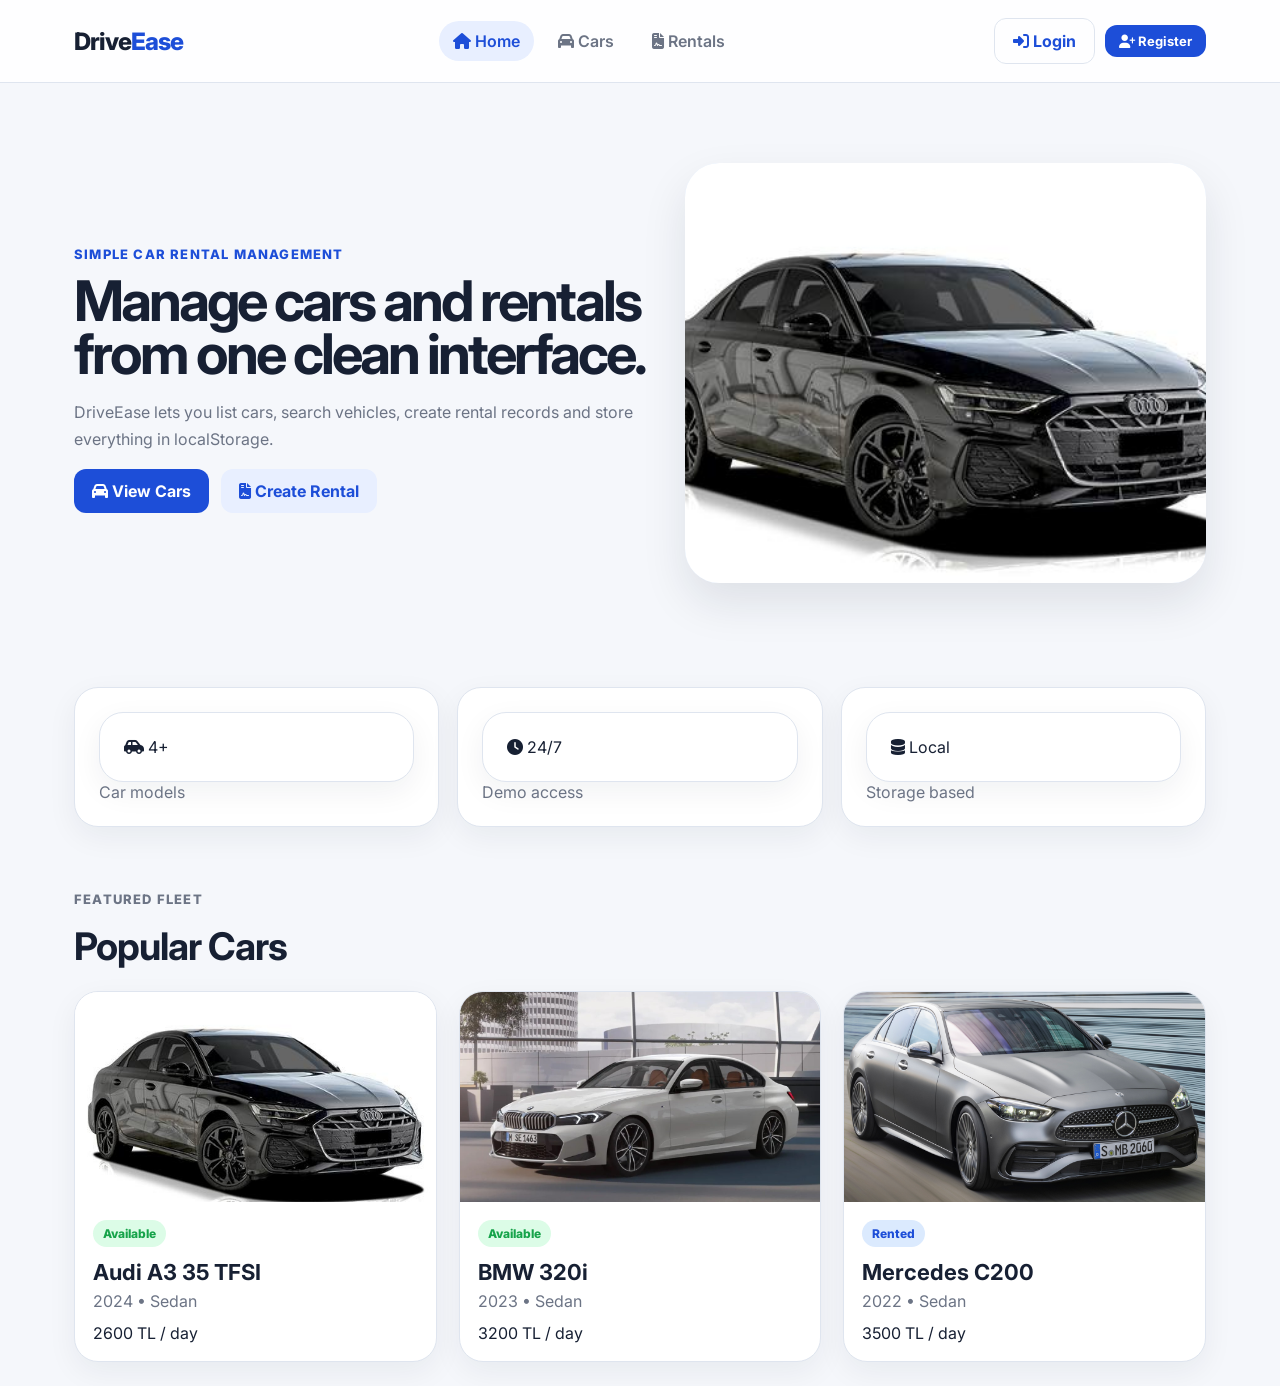
==== commit 777c0a6f: "typo fixed" ====
--- a/index.html
+++ b/index.html
@@ -6,18 +6,18 @@
   <meta name="viewport" content="width=device-width, initial-scale=1.0">
   <title>DriveEase | Car Rental</title>
 
-  <!-- Favicon (sekme ikonu) -->
+  <!-- favicon-->
   <link rel="icon" type="image/svg+xml" href="assets/images/favicon.svg">
 
-  <!-- Font Awesome ikon kütüphanesi -->
+  <!-- font -->
   <link rel="stylesheet" href="https://cdnjs.cloudflare.com/ajax/libs/font-awesome/6.5.2/css/all.min.css">
 
-  <!-- Google Fonts yazı tipi -->
+  <!-- Google Fonts-->
   <link rel="preconnect" href="https://fonts.googleapis.com">
   <link rel="preconnect" href="https://fonts.gstatic.com" crossorigin>
   <link href="https://fonts.googleapis.com/css2?family=Inter:wght@400;500;600;700;800&display=swap" rel="stylesheet">
 
-  <!-- Özel stil dosyası -->
+  <!-- css -->
   <link rel="stylesheet" href="assets/css/style.css">
 </head>
 
@@ -26,7 +26,7 @@
     <nav class="navbar">
       <a class="logo" href="index.html">Drive<span>Ease</span></a>
 
-      <!-- Hamburger menü butonu (mobil) -->
+      <!-- Hamburger menü butonu -->
       <button id="hamburger" class="hamburger-btn" aria-label="Toggle menu">
         <span></span>
         <span></span>
@@ -126,23 +126,18 @@
 
 
 
-  <footer class="footer">
-    <p><i class="fa-solid fa-car"></i> DriveEase Car Rental Management System</p>
-  </footer>
-
-  <!-- Kimlik doğrulama modülü (harici JS) -->
+  <!-- authjs -->
   <script src="assets/scripts/auth.js"></script>
 
-  <!-- Ana modül (harici JS) -->
+  <!-- mainjs -->
   <script src="assets/scripts/main.js"></script>
 
-  <!-- mobil menü ve navbar  -->
+  <!-- navbar -->
   <script>
     document.addEventListener("DOMContentLoaded", function () {
-      // Navbar'ı giriş yapmış kullanıcıya göre güncelle
+      
       updateNavUser();
 
-      // Mobil  menü açma/kapama
       var hamburger = document.getElementById("hamburger");
       var navMenu = document.getElementById("menu");
 
